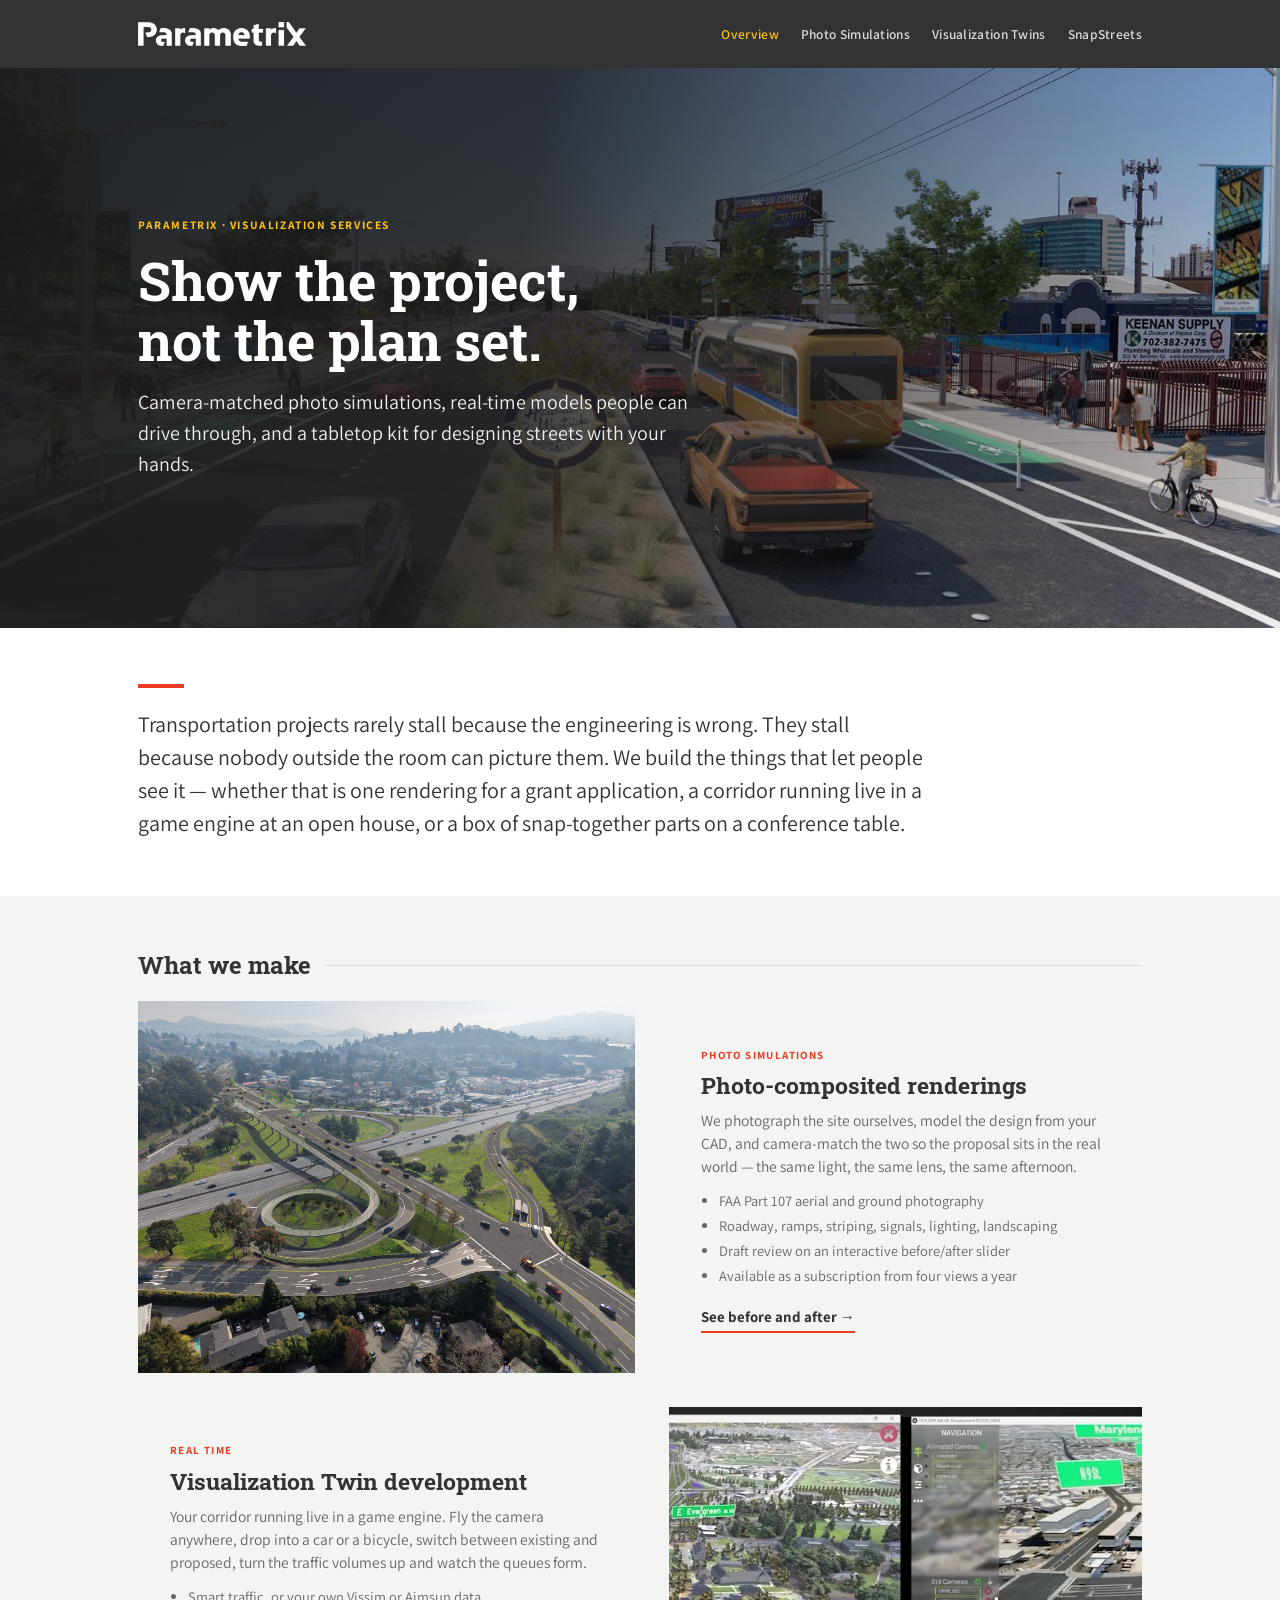
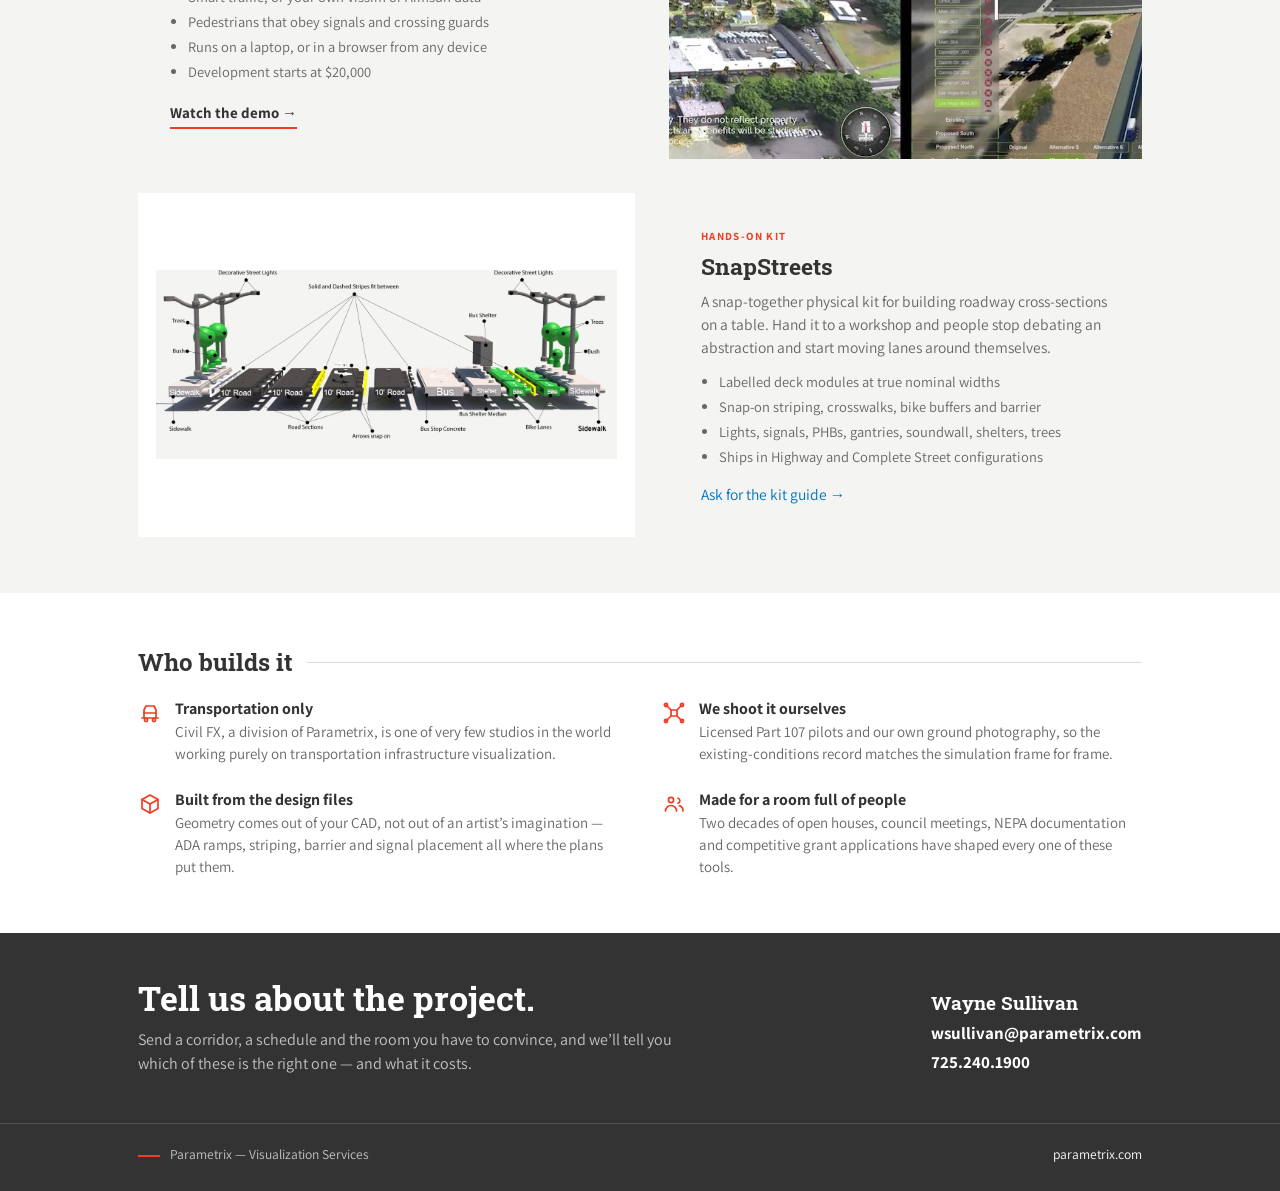
==== index.html @ 746e45aa "Initial commit" ====
<!doctype html>
<html lang="en">
<head>
<meta charset="utf-8">
<meta name="viewport" content="width=device-width, initial-scale=1">
<title>Visualization Services — Parametrix</title>
<meta name="description" content="Parametrix Visualization Services: camera-matched photo simulations, real-time Visualization Twin models, and the SnapStreets hands-on roadway kit.">
<link rel="icon" href="assets/img/favicon.svg" type="image/svg+xml">
<link rel="stylesheet" href="assets/css/site.css">
</head>
<body>
<a class="skip" href="#main">Skip to content</a>

<div class="topbar">
  <div class="wrap">
    <a href="./"><img src="assets/img/logo-white.png" alt="Parametrix"></a>
    <nav aria-label="Sections">
      <a href="./" aria-current="page">Overview</a>
      <a href="photo-simulations/">Photo Simulations</a>
      <a href="visualization-twin/">Visualization Twins</a>
      <a href="#snapstreets">SnapStreets</a>
    </nav>
  </div>
</div>

<div class="hero">
  <img class="hero-img" src="assets/img/ps-hero.jpg" alt="Photo-composited rendering of a rebuilt urban street with bike lanes, transit and street trees" style="--focus: 50% 62%;">
  <div class="hero-veil"></div>
  <div class="hero-body">
    <div class="wrap">
      <div class="hero-text">
        <span class="kicker">Parametrix &middot; Visualization Services</span>
        <h1>Show the project, not the plan set.</h1>
        <p>Camera-matched photo simulations, real-time models people can drive through, and a tabletop kit for designing streets with your hands.</p>
      </div>
    </div>
  </div>
</div>

<main id="main">

<section>
  <div class="wrap">
    <div class="redbar"></div>
    <p class="lede">Transportation projects rarely stall because the engineering is wrong. They stall because nobody outside the room can picture them. We build the things that let people see it &mdash; whether that is one rendering for a grant application, a corridor running live in a game engine at an open house, or a box of snap-together parts on a conference table.</p>
  </div>
</section>

<section class="surface">
  <div class="wrap">
    <div class="eyebrow"><h2>What we make</h2><div class="line"></div></div>
    <div class="cards">

      <article class="card">
        <div class="card-media">
          <img src="assets/img/sr131-after.jpg" alt="Photo simulation of proposed interchange improvements composited into an aerial photograph">
        </div>
        <div class="card-body">
          <span class="tag">Photo simulations</span>
          <h3>Photo-composited renderings</h3>
          <p>We photograph the site ourselves, model the design from your CAD, and camera-match the two so the proposal sits in the real world &mdash; the same light, the same lens, the same afternoon.</p>
          <ul>
            <li>FAA Part 107 aerial and ground photography</li>
            <li>Roadway, ramps, striping, signals, lighting, landscaping</li>
            <li>Draft review on an interactive before/after slider</li>
            <li>Available as a subscription from four views a year</li>
          </ul>
          <a class="card-cta" href="photo-simulations/">See before and after &rarr;</a>
        </div>
      </article>

      <article class="card">
        <div class="card-media">
          <img src="assets/img/twin-poster.jpg" alt="Two screens of an interactive visualization application showing camera menus and a rendered corridor">
        </div>
        <div class="card-body">
          <span class="tag">Real time</span>
          <h3>Visualization Twin development</h3>
          <p>Your corridor running live in a game engine. Fly the camera anywhere, drop into a car or a bicycle, switch between existing and proposed, turn the traffic volumes up and watch the queues form.</p>
          <ul>
            <li>Smart traffic, or your own Vissim or Aimsun data</li>
            <li>Pedestrians that obey signals and crossing guards</li>
            <li>Runs on a laptop, or in a browser from any device</li>
            <li>Development starts at $20,000</li>
          </ul>
          <a class="card-cta" href="visualization-twin/">Watch the demo &rarr;</a>
        </div>
      </article>

      <article class="card" id="snapstreets">
        <div class="card-media diagram">
          <img src="assets/img/snapstreets.jpg" alt="Exploded view of the SnapStreets kit showing labelled sidewalk, road, bus, shelter and bike lane modules">
        </div>
        <div class="card-body">
          <span class="tag">Hands-on kit</span>
          <h3>SnapStreets</h3>
          <p>A snap-together physical kit for building roadway cross-sections on a table. Hand it to a workshop and people stop debating an abstraction and start moving lanes around themselves.</p>
          <ul>
            <li>Labelled deck modules at true nominal widths</li>
            <li>Snap-on striping, crosswalks, bike buffers and barrier</li>
            <li>Lights, signals, PHBs, gantries, soundwall, shelters, trees</li>
            <li>Ships in Highway and Complete Street configurations</li>
          </ul>
          <p class="card-note"><a href="mailto:wsullivan@parametrix.com?subject=SnapStreets%20kit">Ask for the kit guide &rarr;</a></p>
        </div>
      </article>

    </div>
  </div>
</section>

<section>
  <div class="wrap">
    <div class="eyebrow"><h2>Who builds it</h2><div class="line"></div></div>
    <div class="grid2">

      <div class="feat">
        <svg width="24" height="24" viewBox="0 0 24 24" fill="none" stroke="#EE3D24" stroke-width="1.7" stroke-linecap="round" stroke-linejoin="round"><path d="M4 17h16M6 17V9l2-4h8l2 4v8"></path><circle cx="8" cy="19" r="1.6"></circle><circle cx="16" cy="19" r="1.6"></circle><path d="M6 12h12"></path></svg>
        <div>
          <h3>Transportation only</h3>
          <p>Civil FX, a division of Parametrix, is one of very few studios in the world working purely on transportation infrastructure visualization.</p>
        </div>
      </div>

      <div class="feat">
        <svg width="24" height="24" viewBox="0 0 24 24" fill="none" stroke="#EE3D24" stroke-width="1.7" stroke-linecap="round" stroke-linejoin="round"><path d="M4 4l5 5M20 4l-5 5M4 20l5-5M20 20l-5-5"></path><rect x="9" y="9" width="6" height="6" rx="1"></rect><circle cx="4" cy="4" r="1.6"></circle><circle cx="20" cy="4" r="1.6"></circle><circle cx="4" cy="20" r="1.6"></circle><circle cx="20" cy="20" r="1.6"></circle></svg>
        <div>
          <h3>We shoot it ourselves</h3>
          <p>Licensed Part 107 pilots and our own ground photography, so the existing-conditions record matches the simulation frame for frame.</p>
        </div>
      </div>

      <div class="feat">
        <svg width="24" height="24" viewBox="0 0 24 24" fill="none" stroke="#EE3D24" stroke-width="1.7" stroke-linecap="round" stroke-linejoin="round"><path d="M12 3l8 4.5v9L12 21l-8-4.5v-9L12 3z"></path><path d="M12 12l8-4.5M12 12v9M12 12L4 7.5"></path></svg>
        <div>
          <h3>Built from the design files</h3>
          <p>Geometry comes out of your CAD, not out of an artist&rsquo;s imagination &mdash; ADA ramps, striping, barrier and signal placement all where the plans put them.</p>
        </div>
      </div>

      <div class="feat">
        <svg width="24" height="24" viewBox="0 0 24 24" fill="none" stroke="#EE3D24" stroke-width="1.7" stroke-linecap="round" stroke-linejoin="round"><circle cx="9" cy="8" r="2.6"></circle><path d="M3.5 19a5.5 5.5 0 0111 0"></path><path d="M16 6.2a2.6 2.6 0 010 5"></path><path d="M17.5 13.6A5.5 5.5 0 0121 19"></path></svg>
        <div>
          <h3>Made for a room full of people</h3>
          <p>Two decades of open houses, council meetings, NEPA documentation and competitive grant applications have shaped every one of these tools.</p>
        </div>
      </div>

    </div>
  </div>
</section>

</main>

<div class="cta">
  <div class="wrap">
    <div>
      <h2>Tell us about the project.</h2>
      <p>Send a corridor, a schedule and the room you have to convince, and we&rsquo;ll tell you which of these is the right one &mdash; and what it costs.</p>
    </div>
    <div class="contact">
      <div class="name">Wayne Sullivan</div>
      <div><a href="mailto:wsullivan@parametrix.com">wsullivan@parametrix.com</a></div>
      <div><a href="tel:+17252401900">725.240.1900</a></div>
    </div>
  </div>
</div>

<footer>
  <div class="wrap">
    <span><span class="dash"></span>Parametrix &mdash; Visualization Services</span>
    <span><a href="https://www.parametrix.com">parametrix.com</a></span>
  </div>
</footer>

</body>
</html>
---- assets/css/site.css ----
@import url('https://fonts.googleapis.com/css2?family=Roboto+Slab:wght@400;600;700&family=Assistant:wght@400;600;700&display=swap');

:root {
  --ink: #333333;
  --ink-soft: #676768;
  --paper: #FFFFFF;
  --surface: #F4F4F3;
  --rule: #DBDDDC;
  --red: #EE3D24;
  --yellow: #FCC214;
  --link: #0073BB;
  --band: #333333;
  --band-soft: #C4C4C4;
}
:root:not([data-theme="light"]) { color-scheme: light; }
@media (prefers-color-scheme: dark) {
  :root:not([data-theme="light"]) {
    color-scheme: dark;
    --ink: #F0F0EF; --ink-soft: #B3B4B5;
    --paper: #1B1B1B; --surface: #242424; --rule: #3A3A3A; --link: #57ABE4;
    --band: #111111; --band-soft: #B3B4B5;
  }
}
:root[data-theme="dark"] {
  color-scheme: dark;
  --ink: #F0F0EF; --ink-soft: #B3B4B5;
  --paper: #1B1B1B; --surface: #242424; --rule: #3A3A3A; --link: #57ABE4;
  --band: #111111; --band-soft: #B3B4B5;
}

* { box-sizing: border-box; }
body {
  margin: 0; background: var(--paper); color: var(--ink);
  font-family: Assistant, "Segoe UI", "Helvetica Neue", Arial, sans-serif;
  font-size: 17px; line-height: 1.55; -webkit-font-smoothing: antialiased;
}
h1, h2, h3 { font-family: "Roboto Slab", Georgia, "Times New Roman", serif; font-weight: 700; margin: 0; line-height: 1.12; text-wrap: balance; }
p { margin: 0; }
img, video { max-width: 100%; }
a { color: var(--link); text-decoration: none; }
a:hover { color: var(--red); text-decoration: underline; }
::selection { background: var(--red); color: #fff; }
:focus-visible { outline: 3px solid var(--link); outline-offset: 2px; }

.wrap { max-width: 1060px; margin: 0 auto; padding: 0 28px; }
.skip { position: absolute; left: -9999px; }
.skip:focus { left: 8px; top: 8px; z-index: 20; background: #fff; color: #333; padding: 10px 14px; }

/* header */
.topbar { background: var(--band); }
.topbar .wrap { display: flex; flex-wrap: wrap; align-items: center; justify-content: space-between; gap: 10px 24px; min-height: 68px; padding-top: 12px; padding-bottom: 12px; }
.topbar img { width: 168px; height: auto; display: block; }
.topbar nav { display: flex; flex-wrap: wrap; gap: 6px 22px; }
.topbar nav a { color: #DCDCDC; font-size: 13.5px; font-weight: 600; letter-spacing: 0.3px; }
.topbar nav a:hover { color: #fff; text-decoration: none; }
.topbar nav a[aria-current="page"] { color: var(--yellow); }

/* hero */
.hero { position: relative; background: #333; }
.hero-img { display: block; width: 100%; height: clamp(340px, 52vw, 560px); object-fit: cover; object-position: var(--focus, 50% 58%); }
.hero-veil { position: absolute; inset: 0; background: linear-gradient(100deg, rgba(28,28,28,0.94) 0%, rgba(28,28,28,0.86) 40%, rgba(28,28,28,0.36) 74%, rgba(28,28,28,0.06) 100%); }
.hero-body { position: absolute; inset: 0; display: flex; align-items: center; }
.hero-body .wrap { width: 100%; }
.hero-text { max-width: 640px; display: flex; flex-direction: column; gap: 16px; }
.hero .kicker { font-size: 11.5px; font-weight: 700; letter-spacing: 1.6px; text-transform: uppercase; color: var(--yellow); }
.hero h1 { font-size: clamp(32px, 5.2vw, 54px); color: #fff; }
.hero p { font-size: clamp(16px, 2vw, 20px); color: #EDEDED; max-width: 560px; }

/* sections */
section { padding: 56px 0; }
.surface { background: var(--surface); }
.lede { font-size: clamp(18px, 2.2vw, 22px); line-height: 1.5; max-width: 790px; }
.lede strong { font-weight: 700; }
.eyebrow { display: flex; align-items: center; gap: 14px; margin-bottom: 22px; }
.eyebrow h2 { font-size: 24px; }
.eyebrow .line { flex: 1 1 auto; height: 1px; background: var(--rule); }
.redbar { width: 46px; height: 4px; background: var(--red); margin-bottom: 20px; }

/* service cards (landing) */
.cards { display: flex; flex-direction: column; gap: 34px; }
.card { display: grid; grid-template-columns: 1.05fr 1fr; gap: 0 34px; align-items: center; background: var(--surface); }
.card:nth-child(even) .card-media { order: 2; }
.card-media { align-self: stretch; }
.card-media img { display: block; width: 100%; height: 100%; min-height: 240px; object-fit: cover; }
.card-media.diagram { display: flex; align-items: center; background: var(--paper); }
.card-media.diagram img { object-fit: contain; min-height: 0; height: auto; padding: 18px; }
.card-body { padding: 28px 32px 30px; }
.card-body .tag { font-size: 11px; font-weight: 700; letter-spacing: 1.4px; text-transform: uppercase; color: var(--red); }
.card-body h3 { font-size: 23px; margin: 7px 0 10px; }
.card-body p { font-size: 15.5px; color: var(--ink-soft); line-height: 1.5; }
.card-body ul { margin: 12px 0 0; padding-left: 18px; font-size: 14.5px; color: var(--ink-soft); line-height: 1.5; }
.card-body li { margin-bottom: 3px; }
.card-cta { display: inline-flex; align-items: center; gap: 8px; margin-top: 16px; font-weight: 700; font-size: 15px; color: var(--ink); border-bottom: 2px solid var(--red); padding-bottom: 2px; }
.card-cta:hover { color: var(--red); text-decoration: none; }
.card-note { margin-top: 16px; font-size: 14.5px; }

/* video */
.player { background: #000; }
.player video { display: block; width: 100%; height: auto; }
.caption { margin-top: 10px; font-size: 14.5px; color: var(--ink-soft); max-width: 790px; line-height: 1.45; }

/* comparison slider */
.sample { margin-bottom: 44px; }
.sample:last-child { margin-bottom: 0; }
.sample-head { display: flex; flex-wrap: wrap; align-items: baseline; gap: 6px 14px; margin-bottom: 12px; }
.sample-head h3 { font-size: 19px; }
.sample-head .meta { font-size: 14.5px; color: var(--ink-soft); }
.sample-note { margin-top: 10px; font-size: 14.5px; color: var(--ink-soft); max-width: 790px; line-height: 1.45; }
.cmp { position: relative; overflow: hidden; background: var(--surface); touch-action: pan-y; user-select: none; }
.cmp img { display: block; width: 100%; height: auto; }
.cmp-top { position: absolute; inset: 0; overflow: hidden; clip-path: inset(0 calc(100% - var(--pos, 50%)) 0 0); }
.cmp-top img { position: absolute; inset: 0; width: 100%; height: 100%; object-fit: cover; }
.cmp-tag { position: absolute; top: 0; font-size: 11px; font-weight: 700; letter-spacing: 1.2px; padding: 6px 10px; color: #fff; z-index: 3; }
.cmp-tag.a { left: 0; background: #333333; }
.cmp-tag.b { right: 0; background: var(--red); }
.cmp-divider { position: absolute; top: 0; bottom: 0; left: var(--pos, 50%); width: 2px; background: #fff; box-shadow: 0 0 0 1px rgba(0,0,0,0.25); z-index: 4; pointer-events: none; }
.cmp-knob { position: absolute; top: 50%; left: var(--pos, 50%); transform: translate(-50%, -50%); width: 44px; height: 44px; border-radius: 50%; background: #fff; box-shadow: 0 2px 10px rgba(0,0,0,0.35); display: flex; align-items: center; justify-content: center; z-index: 5; pointer-events: none; }
.cmp-range { position: absolute; inset: 0; width: 100%; height: 100%; margin: 0; opacity: 0; cursor: ew-resize; z-index: 6; -webkit-appearance: none; appearance: none; background: transparent; }
.cmp-range::-webkit-slider-thumb { -webkit-appearance: none; width: 44px; height: 100%; }
.cmp-range::-moz-range-thumb { width: 44px; height: 100%; border: 0; background: transparent; }
.cmp-range:focus-visible { opacity: 1; outline: 3px solid var(--link); outline-offset: 2px; }

/* screenshots */
.shots { display: grid; grid-template-columns: repeat(2, minmax(0, 1fr)); gap: 22px; }
.shot figure { margin: 0; }
.shot img { display: block; width: 100%; height: auto; background: #000; }
.shot figcaption { margin-top: 9px; font-size: 14.5px; color: var(--ink-soft); line-height: 1.45; }
.shot figcaption b { color: var(--ink); font-weight: 700; }
.shot-wide { grid-column: 1 / -1; }

/* features */
.grid2 { display: grid; grid-template-columns: repeat(2, minmax(0, 1fr)); gap: 24px 44px; }
.feat { display: flex; gap: 13px; align-items: flex-start; }
.feat svg { flex: 0 0 auto; margin-top: 3px; }
.feat h3 { font-family: Assistant, "Segoe UI", sans-serif; font-size: 16px; font-weight: 700; line-height: 1.35; margin-bottom: 2px; }
.feat p { font-size: 15px; color: var(--ink-soft); line-height: 1.45; }

/* steps */
.steps { display: grid; grid-template-columns: repeat(auto-fit, minmax(200px, 1fr)); gap: 22px; }
.step { border-top: 3px solid var(--rule); padding-top: 14px; }
.step .n { font-family: "Roboto Slab", Georgia, serif; font-size: 13px; font-weight: 700; color: var(--red); letter-spacing: 1px; }
.step h3 { font-family: Assistant, "Segoe UI", sans-serif; font-size: 16px; font-weight: 700; margin: 4px 0 4px; }
.step p { font-size: 15px; color: var(--ink-soft); line-height: 1.45; }

/* traffic explainer */
.fig { margin: 0 0 30px; }
.fig svg { display: block; width: 100%; height: auto; color: var(--ink); }
.fig figcaption { margin-top: 10px; font-size: 14px; color: var(--ink-soft); line-height: 1.45; }
.figscroll { overflow-x: auto; }
.figscroll > svg { min-width: 820px; }
.rules { display: grid; grid-template-columns: repeat(2, minmax(0, 1fr)); gap: 24px 44px; }
.rule h3 { font-family: Assistant, "Segoe UI", sans-serif; font-size: 16px; font-weight: 700; margin-bottom: 4px; }
.rule h3 span { color: var(--red); font-family: "Roboto Slab", Georgia, serif; font-size: 13px; margin-right: 7px; }
.rule p { font-size: 15px; color: var(--ink-soft); line-height: 1.5; }
.closer { margin-top: 28px; padding-top: 18px; border-top: 1px solid var(--rule); font-size: 15.5px; line-height: 1.5; }

/* delivery + price */
.split { display: grid; grid-template-columns: 1.35fr 1fr; gap: 40px; align-items: start; }
.price { border-top: 3px solid var(--red); background: var(--paper); padding: 22px 24px 24px; }
.price .amt { font-family: "Roboto Slab", Georgia, serif; font-size: 38px; font-weight: 700; line-height: 1.05; }
.price .amt span { font-family: Assistant, sans-serif; font-size: 15px; font-weight: 600; color: var(--ink-soft); }
.price p { font-size: 14.5px; color: var(--ink-soft); margin-top: 10px; line-height: 1.45; }
.fine { font-size: 14px; color: var(--ink-soft); margin-top: 18px; line-height: 1.45; }

/* plans table (photo sim) */
.plans { display: grid; grid-template-columns: repeat(4, minmax(0, 1fr)); gap: 14px; }
.plan { border-top: 3px solid var(--ink-soft); background: var(--surface); padding: 14px 16px 18px; }
.plan.lead { border-top-color: var(--red); }
.plan .name { font-size: 11px; font-weight: 700; letter-spacing: 1px; text-transform: uppercase; color: var(--ink-soft); }
.plan.lead .name { color: var(--red); }
.plan .amt { font-family: "Roboto Slab", Georgia, serif; font-size: 24px; font-weight: 700; margin: 6px 0 2px; }
.plan .amt span { font-family: Assistant, sans-serif; font-size: 12px; font-weight: 600; color: var(--ink-soft); }
.plan .views { font-size: 13.5px; font-weight: 700; }
.plan p { font-size: 13px; color: var(--ink-soft); line-height: 1.4; margin-top: 4px; }

/* cta + footer */
.cta { background: var(--band); }
.cta .wrap { padding-top: 46px; padding-bottom: 46px; display: flex; flex-wrap: wrap; gap: 28px; align-items: flex-end; justify-content: space-between; }
.cta h2 { font-size: clamp(24px, 3.4vw, 34px); color: #fff; max-width: 580px; }
.cta p { color: var(--band-soft); font-size: 16px; margin-top: 10px; max-width: 540px; }
.cta a { color: #fff; font-weight: 700; }
.cta a:hover { color: var(--yellow); }
.contact { font-size: 17px; line-height: 1.7; }
.contact .name { font-family: "Roboto Slab", Georgia, serif; font-weight: 700; color: #fff; font-size: 19px; }

footer { background: var(--band); border-top: 1px solid rgba(255,255,255,0.14); }
footer .wrap { display: flex; flex-wrap: wrap; gap: 12px 24px; align-items: center; justify-content: space-between; padding-top: 20px; padding-bottom: 26px; font-size: 13.5px; color: var(--band-soft); }
footer .dash { display: inline-block; width: 22px; height: 2px; background: var(--red); vertical-align: middle; margin-right: 10px; }
footer a { color: #fff; }

@media (max-width: 860px) {
  .plans { grid-template-columns: repeat(2, minmax(0, 1fr)); }
}
@media (max-width: 720px) {
  body { font-size: 16px; }
  section { padding: 40px 0; }
  .grid2, .shots, .split, .rules { grid-template-columns: 1fr; }
  .card { grid-template-columns: 1fr; }
  .card:nth-child(even) .card-media { order: 0; }
  .card-media img { min-height: 190px; }
  .card-body { padding: 22px 22px 26px; }
}
@media (max-width: 520px) {
  .plans { grid-template-columns: 1fr; }
}
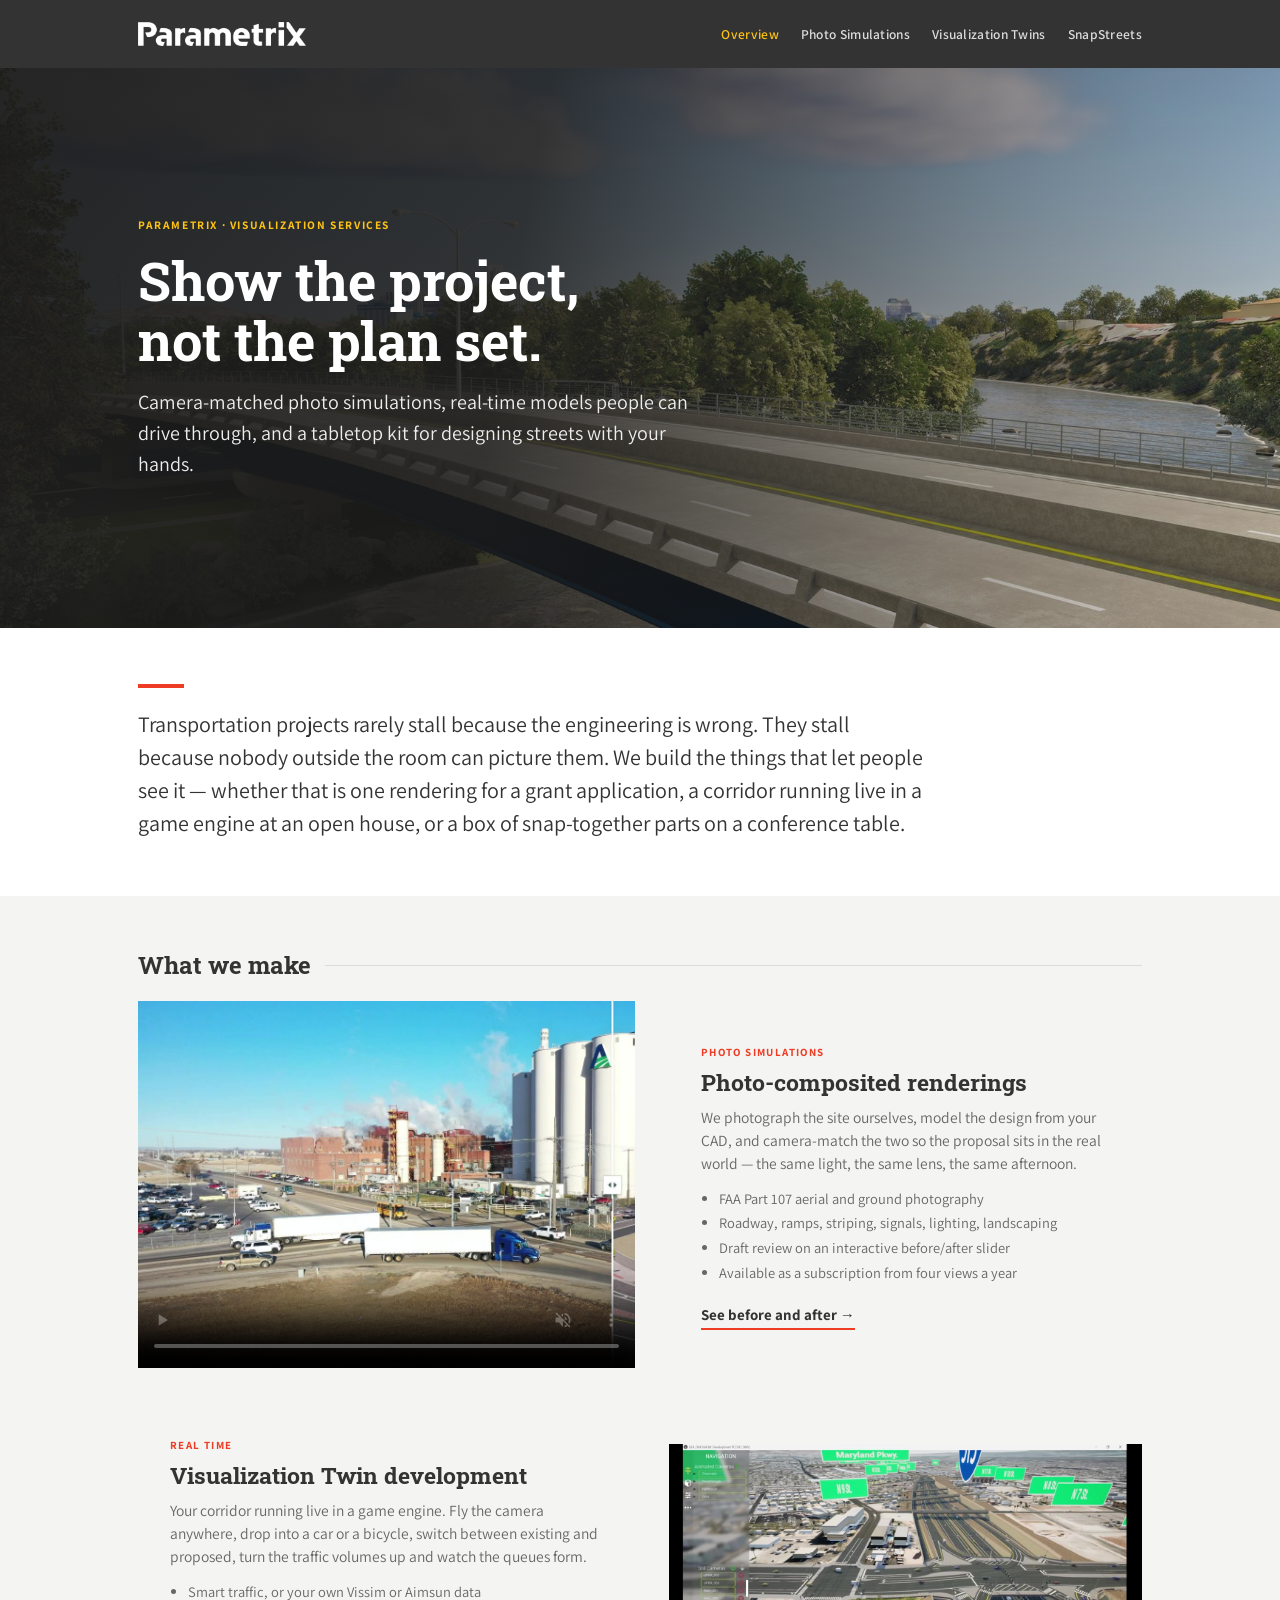
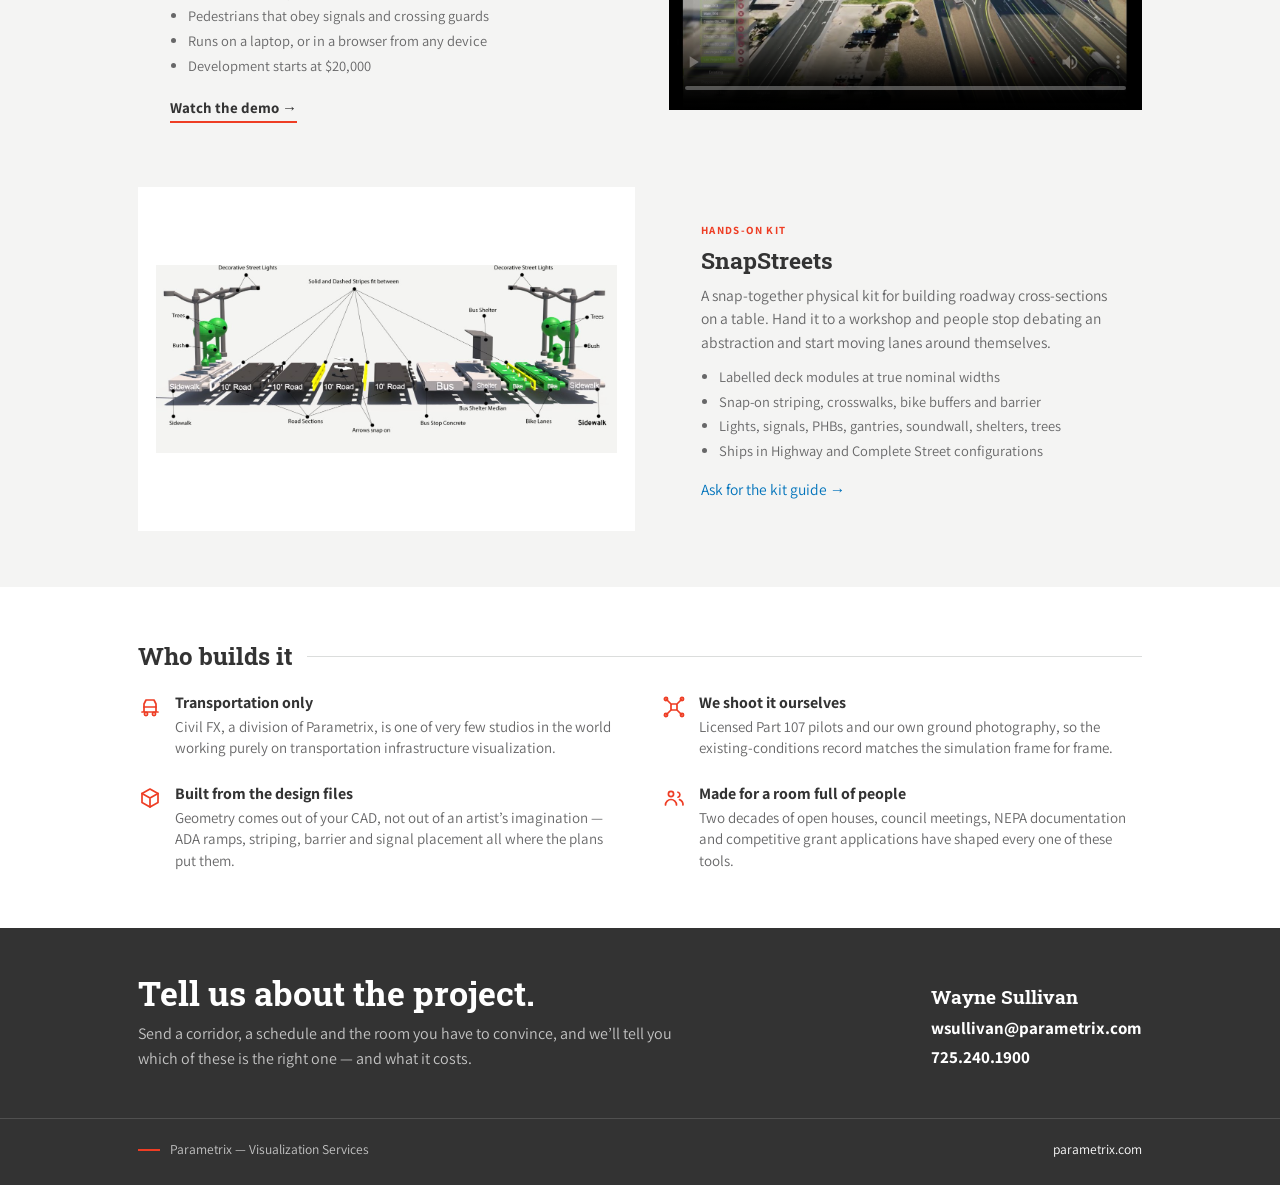
==== commit dc172ffa: "revised overview page revised overview page" ====
--- a/index.html
+++ b/index.html
@@ -24,7 +24,7 @@
 </div>
 
 <div class="hero">
-  <img class="hero-img" src="assets/img/ps-hero.jpg" alt="Photo-composited rendering of a rebuilt urban street with bike lanes, transit and street trees" style="--focus: 50% 62%;">
+  <img class="hero-img" src="assets/img/hero-bridge.jpg" alt="Rendering of a new road bridge curving over a river, with a city skyline beyond" style="--focus: 50% 42%;">
   <div class="hero-veil"></div>
   <div class="hero-body">
     <div class="wrap">
@@ -52,8 +52,10 @@
     <div class="cards">
 
       <article class="card">
-        <div class="card-media">
-          <img src="assets/img/sr131-after.jpg" alt="Photo simulation of proposed interchange improvements composited into an aerial photograph">
+        <div class="card-media video">
+          <video src="assets/video/karcher-slider.mp4" poster="assets/img/karcher-poster.jpg"
+                 autoplay muted loop playsinline controls preload="metadata"
+                 aria-label="A before/after slider being dragged across a roundabout photo simulation, revealing the proposed design over the existing intersection"></video>
         </div>
         <div class="card-body">
           <span class="tag">Photo simulations</span>
@@ -70,8 +72,10 @@
       </article>
 
       <article class="card">
-        <div class="card-media">
-          <img src="assets/img/twin-poster.jpg" alt="Two screens of an interactive visualization application showing camera menus and a rendered corridor">
+        <div class="card-media video">
+          <video src="assets/video/twin-system.mp4" poster="assets/img/twin-system-poster.jpg"
+                 controls playsinline preload="metadata"
+                 aria-label="Walkthrough of the Visualization Twin application: camera menus, existing and proposed switching, traffic controls and ground-level views"></video>
         </div>
         <div class="card-body">
           <span class="tag">Real time</span>
@@ -173,5 +177,19 @@
   </div>
 </footer>
 
+<script>
+(function () {
+  try {
+    if (window.matchMedia && window.matchMedia('(prefers-reduced-motion: reduce)').matches) {
+      document.querySelectorAll('video[autoplay]').forEach(function (v) {
+        v.removeAttribute('autoplay');
+        v.autoplay = false;
+        v.pause();
+      });
+    }
+  } catch (e) {}
+})();
+</script>
+
 </body>
 </html>
--- a/assets/css/site.css
+++ b/assets/css/site.css
@@ -83,6 +83,8 @@
 .card-media { align-self: stretch; }
 .card-media img { display: block; width: 100%; height: 100%; min-height: 240px; object-fit: cover; }
 .card-media.diagram { display: flex; align-items: center; background: var(--paper); }
+.card-media.video { align-self: center; display: flex; align-items: center; background: transparent; }
+.card-media.video video { display: block; width: 100%; height: auto; }
 .card-media.diagram img { object-fit: contain; min-height: 0; height: auto; padding: 18px; }
 .card-body { padding: 28px 32px 30px; }
 .card-body .tag { font-size: 11px; font-weight: 700; letter-spacing: 1.4px; text-transform: uppercase; color: var(--red); }
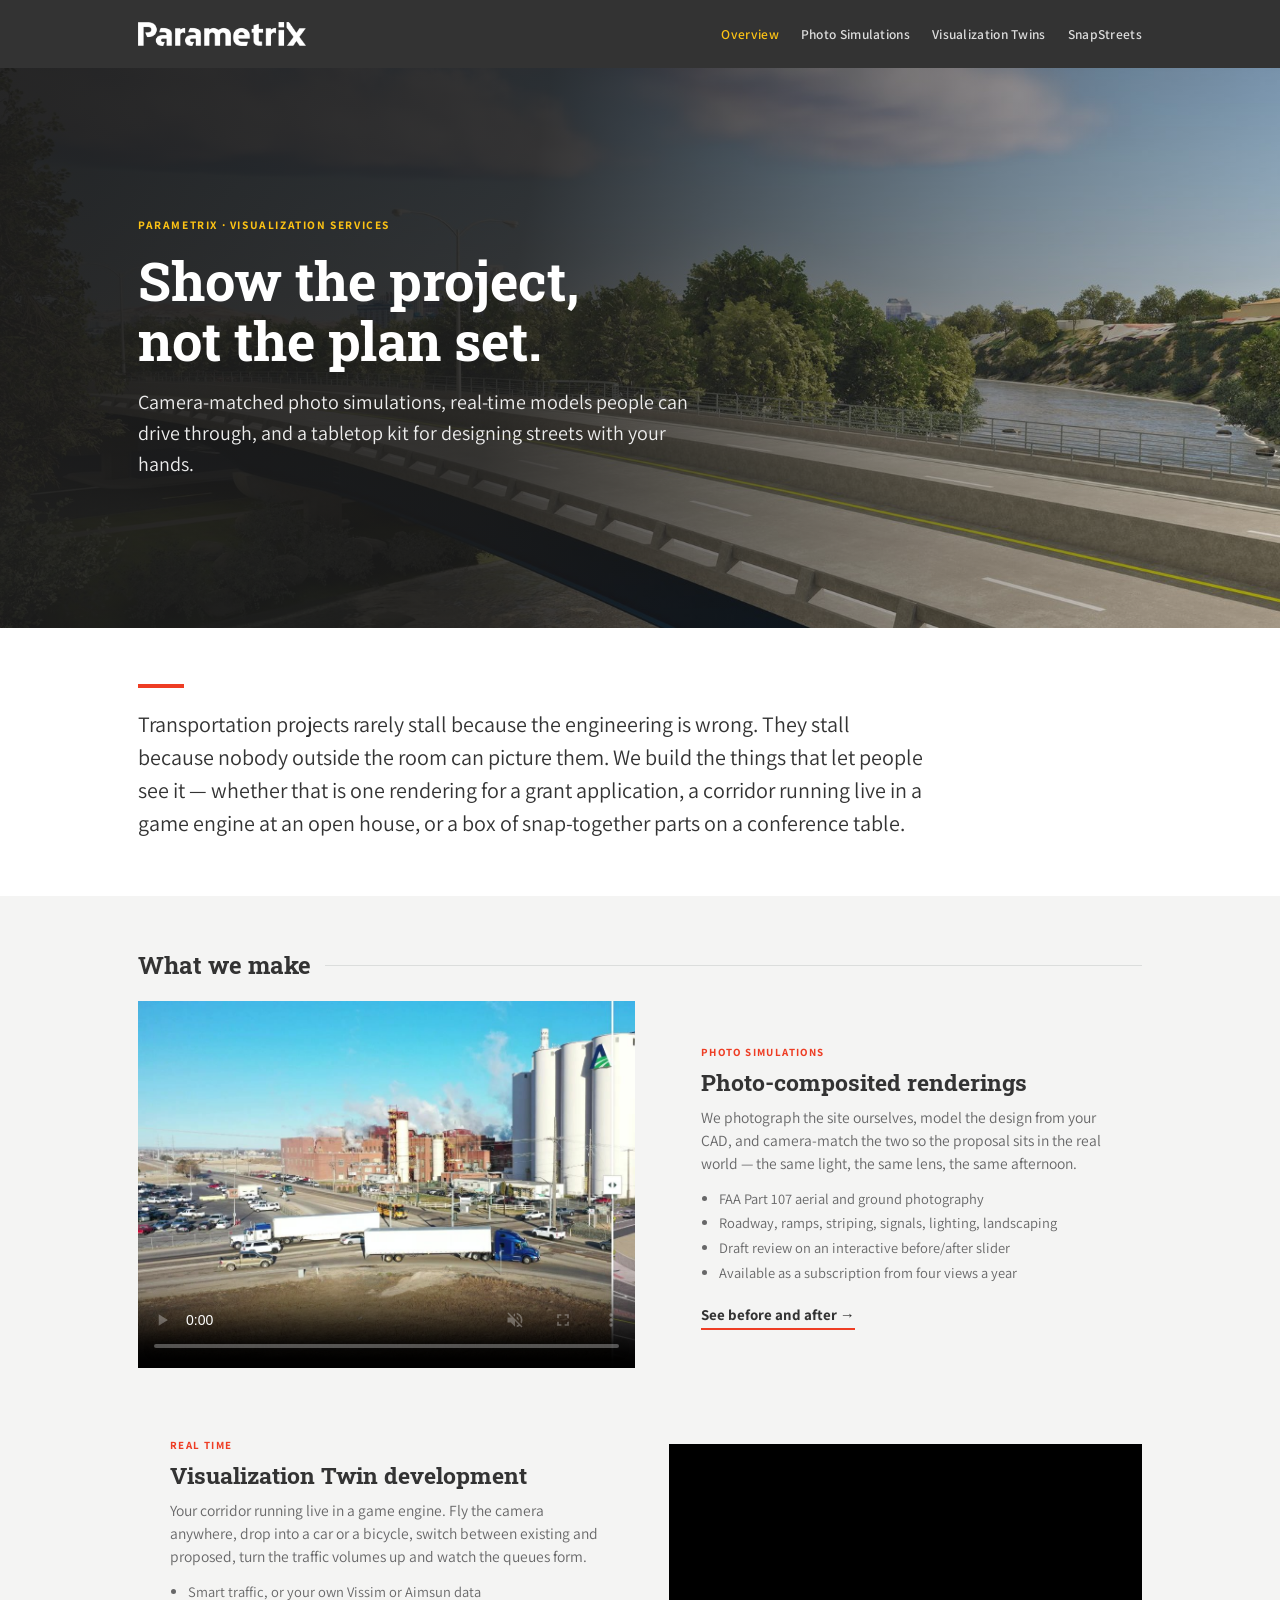
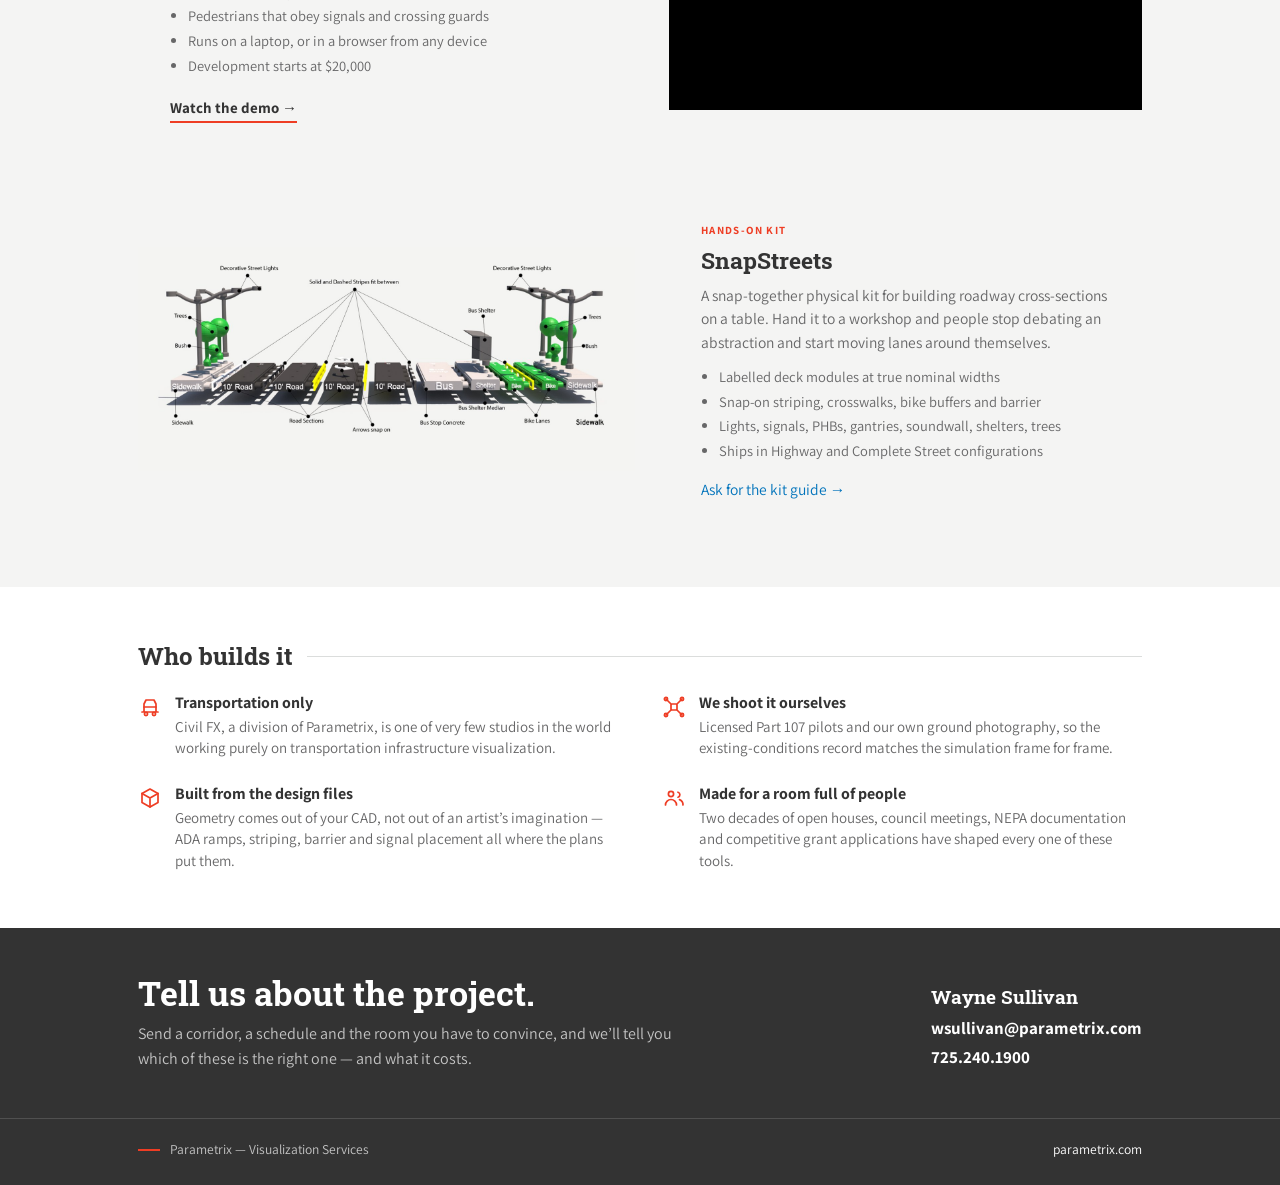
==== commit 1f044f76: "change video player to youtube" ====
--- a/index.html
+++ b/index.html
@@ -72,10 +72,12 @@
       </article>
 
       <article class="card">
-        <div class="card-media video">
-          <video src="assets/video/twin-system.mp4" poster="assets/img/twin-system-poster.jpg"
-                 controls playsinline preload="metadata"
-                 aria-label="Walkthrough of the Visualization Twin application: camera menus, existing and proposed switching, traffic controls and ground-level views"></video>
+        <div class="card-media embed">
+          <iframe src="https://www.youtube-nocookie.com/embed/djlqc5DDcw0?rel=0"
+                  title="Parametrix Visualization Twin — application demo"
+                  loading="lazy" referrerpolicy="strict-origin-when-cross-origin"
+                  allow="accelerometer; autoplay; clipboard-write; encrypted-media; gyroscope; picture-in-picture; web-share"
+                  allowfullscreen></iframe>
         </div>
         <div class="card-body">
           <span class="tag">Real time</span>
--- a/assets/css/site.css
+++ b/assets/css/site.css
@@ -82,10 +82,12 @@
 .card:nth-child(even) .card-media { order: 2; }
 .card-media { align-self: stretch; }
 .card-media img { display: block; width: 100%; height: 100%; min-height: 240px; object-fit: cover; }
-.card-media.diagram { display: flex; align-items: center; background: var(--paper); }
+.card-media.diagram { align-self: center; display: flex; align-items: center; background: #F4F4F3; }
 .card-media.video { align-self: center; display: flex; align-items: center; background: transparent; }
+.card-media.embed { align-self: center; background: #000; }
+.card-media.embed iframe { display: block; width: 100%; aspect-ratio: 16 / 9; border: 0; }
 .card-media.video video { display: block; width: 100%; height: auto; }
-.card-media.diagram img { object-fit: contain; min-height: 0; height: auto; padding: 18px; }
+.card-media.diagram img { object-fit: contain; min-height: 0; height: auto; padding: 0; }
 .card-body { padding: 28px 32px 30px; }
 .card-body .tag { font-size: 11px; font-weight: 700; letter-spacing: 1.4px; text-transform: uppercase; color: var(--red); }
 .card-body h3 { font-size: 23px; margin: 7px 0 10px; }
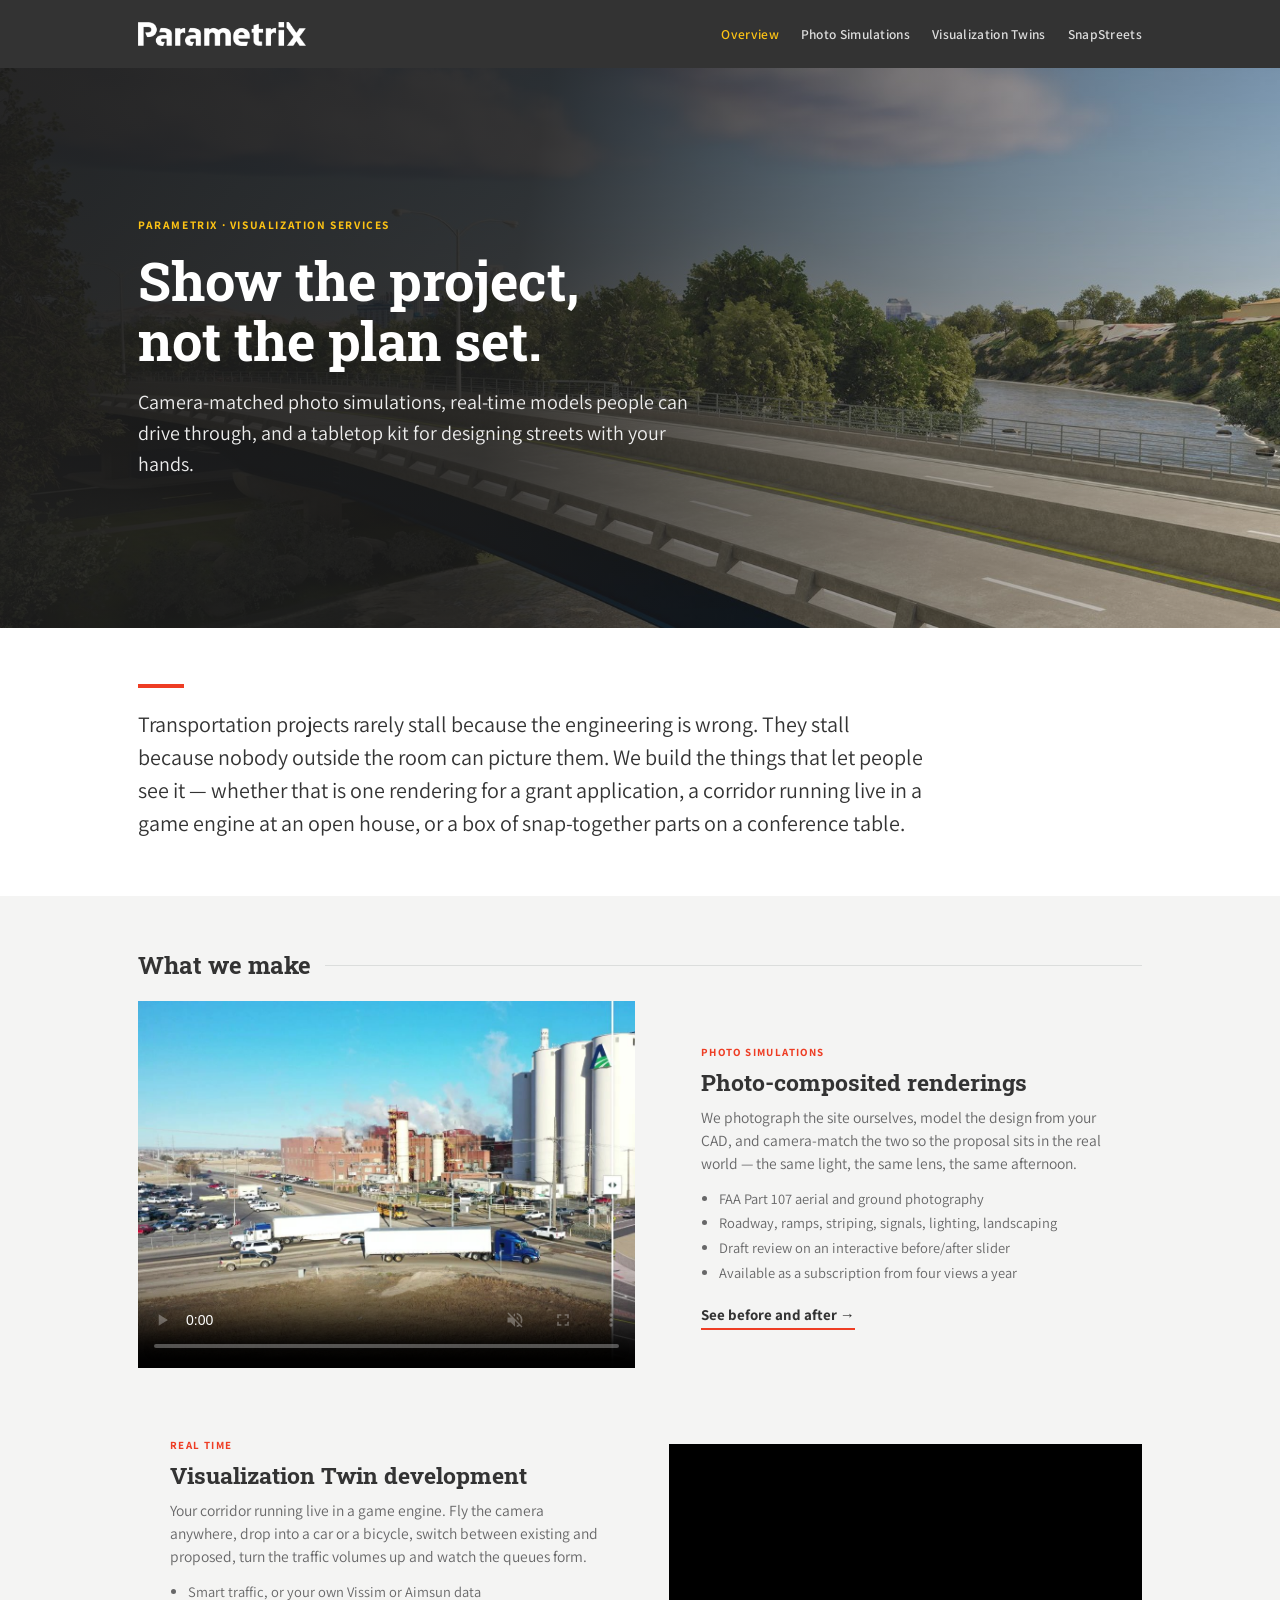
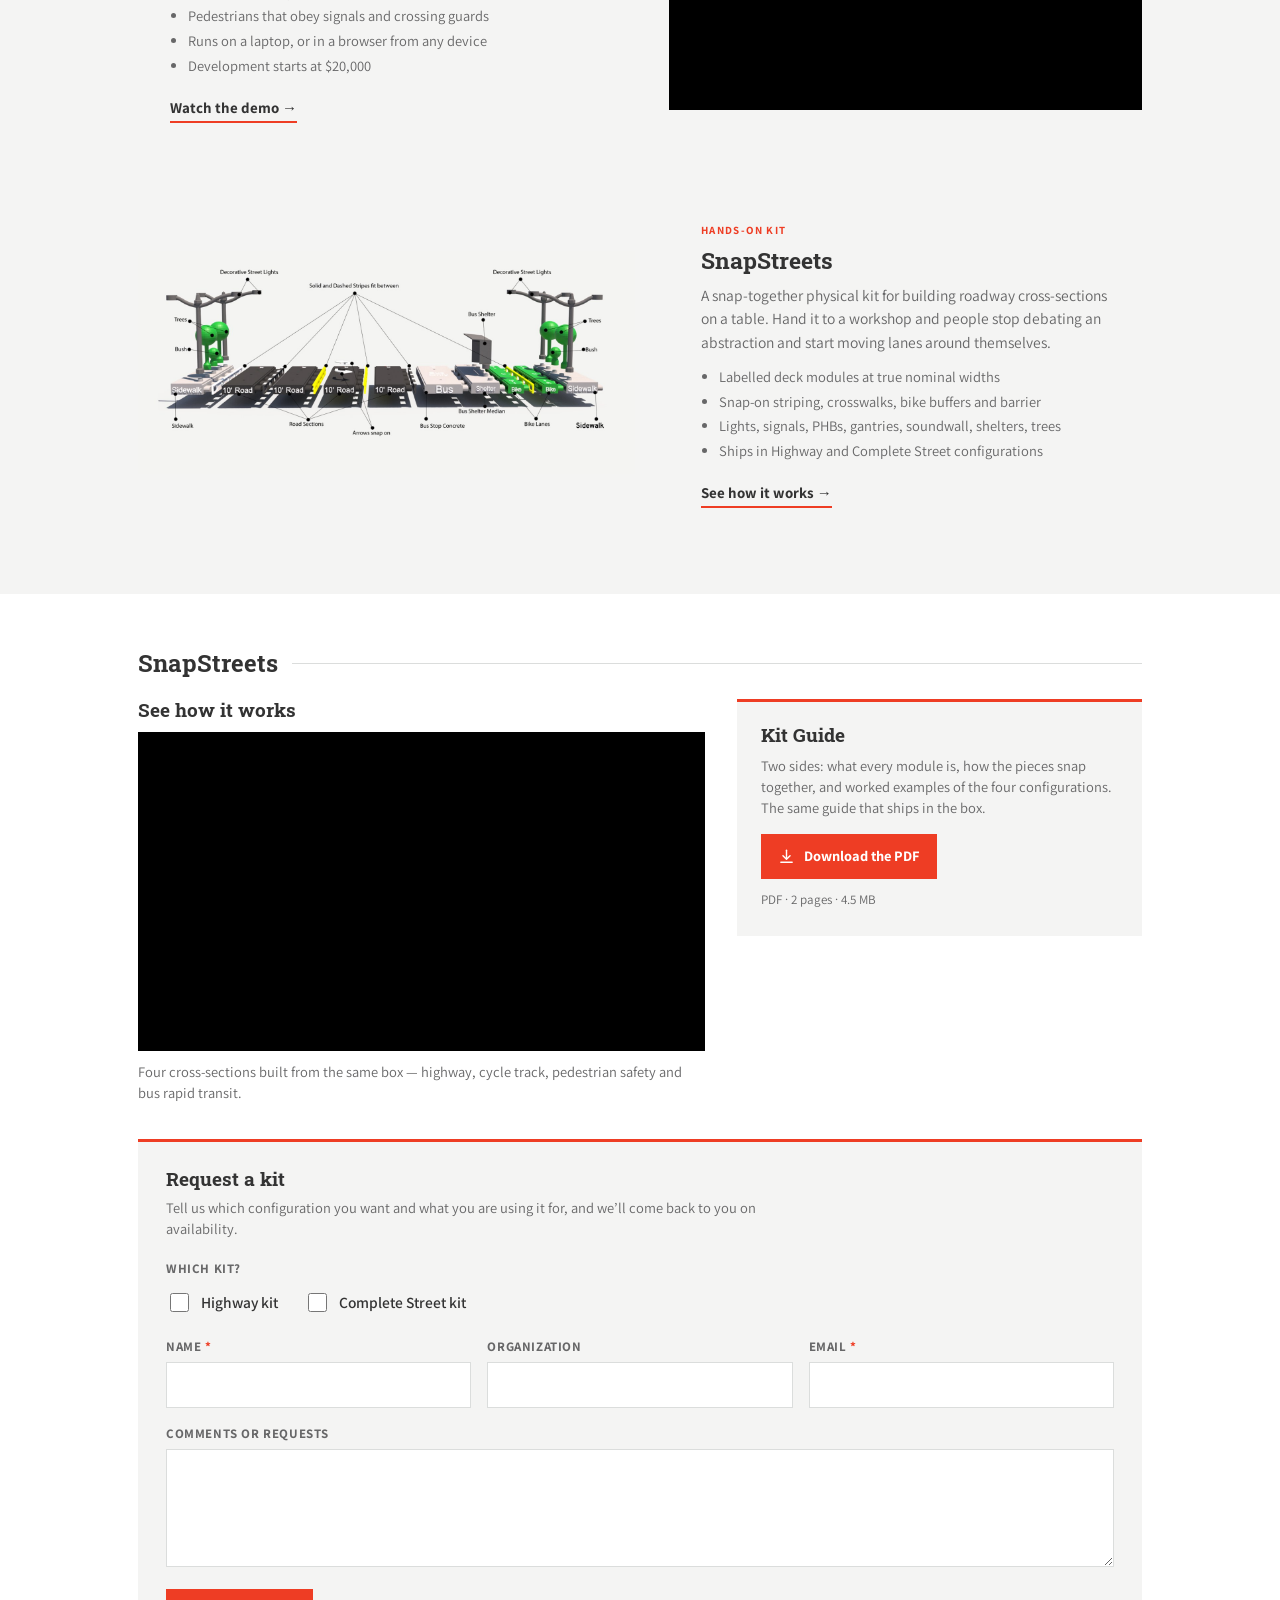
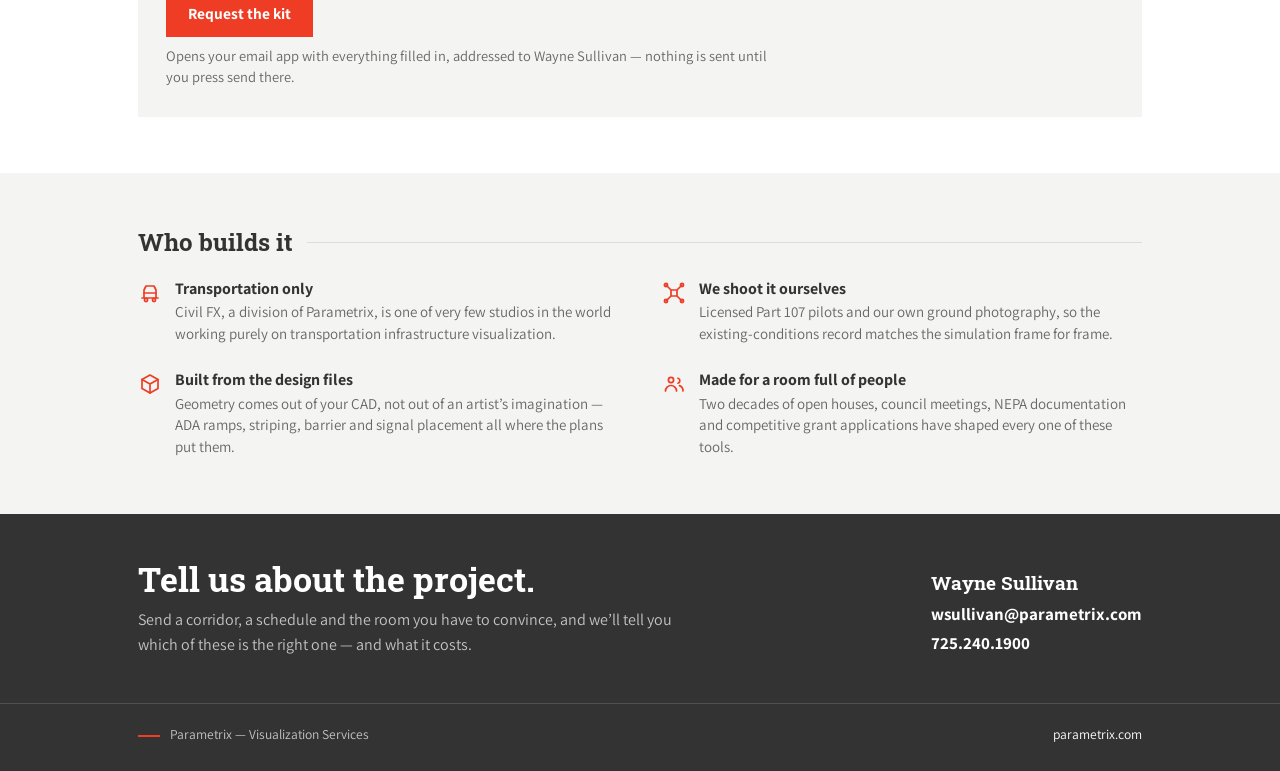
==== commit 831718dd: "Snapstreet updates" ====
--- a/index.html
+++ b/index.html
@@ -93,7 +93,7 @@
         </div>
       </article>
 
-      <article class="card" id="snapstreets">
+      <article class="card">
         <div class="card-media diagram">
           <img src="assets/img/snapstreets.jpg" alt="Exploded view of the SnapStreets kit showing labelled sidewalk, road, bus, shelter and bike lane modules">
         </div>
@@ -107,7 +107,7 @@
             <li>Lights, signals, PHBs, gantries, soundwall, shelters, trees</li>
             <li>Ships in Highway and Complete Street configurations</li>
           </ul>
-          <p class="card-note"><a href="mailto:wsullivan@parametrix.com?subject=SnapStreets%20kit">Ask for the kit guide &rarr;</a></p>
+          <a class="card-cta" href="#snapstreets">See how it works &rarr;</a>
         </div>
       </article>
 
@@ -115,7 +115,61 @@
   </div>
 </section>
 
-<section>
+
+<section id="snapstreets">
+  <div class="wrap">
+    <div class="eyebrow"><h2>SnapStreets</h2><div class="line"></div></div>
+
+    <div class="snap-top">
+      <div>
+        <h3 class="snap-h">See how it works</h3>
+        <div class="embed-frame">
+          <iframe src="https://www.youtube-nocookie.com/embed/HBAo1fZbss8?rel=0"
+                  title="SnapStreets demonstration — building roadway cross-sections from the kit"
+                  loading="lazy" referrerpolicy="strict-origin-when-cross-origin"
+                  allow="accelerometer; autoplay; clipboard-write; encrypted-media; gyroscope; picture-in-picture; web-share"
+                  allowfullscreen></iframe>
+        </div>
+        <p class="caption">Four cross-sections built from the same box &mdash; highway, cycle track, pedestrian safety and bus rapid transit.</p>
+      </div>
+
+      <aside class="panel">
+        <h3>Kit Guide</h3>
+        <p>Two sides: what every module is, how the pieces snap together, and worked examples of the four configurations. The same guide that ships in the box.</p>
+        <a class="btn" href="assets/docs/SnapStreets-Kit-Guide.pdf" target="_blank" rel="noopener">
+          <svg width="17" height="17" viewBox="0 0 24 24" fill="none" stroke="currentColor" stroke-width="2" stroke-linecap="round" stroke-linejoin="round" aria-hidden="true"><path d="M12 3v12"></path><path d="M7 11l5 5 5-5"></path><path d="M4 20h16"></path></svg>
+          Download the PDF
+        </a>
+        <p class="meta">PDF &middot; 2 pages &middot; 4.5&nbsp;MB</p>
+      </aside>
+    </div>
+
+    <form class="reqform" id="kitform" novalidate>
+      <h3>Request a kit</h3>
+      <p>Tell us which configuration you want and what you are using it for, and we&rsquo;ll come back to you on availability.</p>
+
+      <fieldset>
+        <legend>Which kit?</legend>
+        <div class="kits">
+          <label><input type="checkbox" name="kit" value="Highway kit"> Highway kit</label>
+          <label><input type="checkbox" name="kit" value="Complete Street kit"> Complete Street kit</label>
+        </div>
+      </fieldset>
+
+      <div class="fields">
+        <label class="field"><span>Name <i aria-hidden="true">*</i></span><input type="text" name="name" autocomplete="name" required></label>
+        <label class="field"><span>Organization</span><input type="text" name="org" autocomplete="organization"></label>
+        <label class="field"><span>Email <i aria-hidden="true">*</i></span><input type="email" name="email" autocomplete="email" required></label>
+        <label class="field wide"><span>Comments or requests</span><textarea name="comments" rows="4"></textarea></label>
+      </div>
+
+      <button type="submit">Request the kit</button>
+      <p class="formnote" id="kitformnote">Opens your email app with everything filled in, addressed to Wayne Sullivan &mdash; nothing is sent until you press send there.</p>
+    </form>
+  </div>
+</section>
+
+<section class="surface">
   <div class="wrap">
     <div class="eyebrow"><h2>Who builds it</h2><div class="line"></div></div>
     <div class="grid2">
@@ -191,6 +245,36 @@
     }
   } catch (e) {}
 })();
+
+(function () {
+  var f = document.getElementById('kitform');
+  if (!f) return;
+  f.addEventListener('submit', function (e) {
+    e.preventDefault();
+    var d = new FormData(f);
+    var kits = d.getAll('kit');
+    var note = document.getElementById('kitformnote');
+    var name = (d.get('name') || '').trim();
+    var email = (d.get('email') || '').trim();
+    if (!name || !email) {
+      if (note) note.textContent = 'Please add your name and email so we can reply.';
+      (name ? f.querySelector('[name=email]') : f.querySelector('[name=name]')).focus();
+      return;
+    }
+    var subject = 'SnapStreets kit request' + (kits.length ? ' \u2014 ' + kits.join(' + ') : '');
+    var body = [
+      'Kit requested: ' + (kits.length ? kits.join(' + ') : '(not specified)'),
+      'Name: ' + name,
+      'Organization: ' + ((d.get('org') || '').trim() || '(not given)'),
+      'Email: ' + email,
+      '',
+      'Comments or requests:',
+      (d.get('comments') || '').trim() || '(none)'
+    ].join('\r\n');
+    window.location.href = 'mailto:wsullivan@parametrix.com?subject=' +
+      encodeURIComponent(subject) + '&body=' + encodeURIComponent(body);
+  });
+})();
 </script>
 
 </body>
--- a/assets/css/site.css
+++ b/assets/css/site.css
@@ -98,6 +98,39 @@
 .card-cta:hover { color: var(--red); text-decoration: none; }
 .card-note { margin-top: 16px; font-size: 14.5px; }
 
+/* snapstreets detail */
+.snap-top { display: grid; grid-template-columns: 1.4fr 1fr; gap: 32px; align-items: start; }
+.snap-h { font-size: 19px; margin-bottom: 12px; }
+.embed-frame { background: #000; }
+.embed-frame iframe { display: block; width: 100%; aspect-ratio: 16 / 9; border: 0; }
+.panel { background: var(--surface); border-top: 3px solid var(--red); padding: 22px 24px 26px; }
+.panel h3 { font-size: 19px; }
+.panel p { font-size: 14.5px; color: var(--ink-soft); line-height: 1.45; margin-top: 10px; }
+.panel .meta { font-size: 13px; margin-top: 12px; }
+.btn { display: inline-flex; align-items: center; gap: 9px; margin-top: 16px; padding: 11px 17px; background: var(--red); color: #fff; font-weight: 700; font-size: 14.5px; }
+.btn:hover { background: #cf3319; color: #fff; text-decoration: none; }
+.btn svg { flex: 0 0 auto; }
+
+.reqform { margin-top: 36px; background: var(--surface); border-top: 3px solid var(--red); padding: 26px 28px 30px; }
+.reqform h3 { font-size: 19px; }
+.reqform > p { font-size: 14.5px; color: var(--ink-soft); margin-top: 8px; line-height: 1.45; max-width: 620px; }
+.reqform fieldset { border: 0; margin: 20px 0 0; padding: 0; }
+.reqform legend { font-size: 13px; font-weight: 700; letter-spacing: 0.6px; text-transform: uppercase; color: var(--ink-soft); padding: 0; }
+.kits { display: flex; flex-wrap: wrap; gap: 10px 26px; margin-top: 10px; }
+.kits label { display: flex; align-items: center; gap: 9px; font-size: 15.5px; font-weight: 600; cursor: pointer; }
+.kits input { width: 19px; height: 19px; accent-color: var(--red); cursor: pointer; }
+.fields { display: grid; grid-template-columns: repeat(3, minmax(0, 1fr)); gap: 16px; margin-top: 22px; }
+.field { display: flex; flex-direction: column; gap: 5px; }
+.field.wide { grid-column: 1 / -1; }
+.field span { font-size: 13px; font-weight: 700; letter-spacing: 0.6px; text-transform: uppercase; color: var(--ink-soft); }
+.field span i { font-style: normal; color: var(--red); }
+.field input, .field textarea { font: inherit; font-size: 15.5px; color: var(--ink); background: var(--paper); border: 1px solid var(--rule); padding: 10px 12px; width: 100%; }
+.field textarea { resize: vertical; min-height: 96px; }
+.field input:focus, .field textarea:focus { outline: 2px solid var(--link); outline-offset: 1px; border-color: var(--link); }
+.reqform button { margin-top: 22px; padding: 12px 22px; background: var(--red); color: #fff; border: 0; font: inherit; font-size: 15.5px; font-weight: 700; cursor: pointer; }
+.reqform button:hover { background: #cf3319; }
+.formnote { font-size: 13.5px; color: var(--ink-soft); margin-top: 12px; line-height: 1.45; max-width: 620px; }
+
 /* video */
 .player { background: #000; }
 .player video { display: block; width: 100%; height: auto; }
@@ -199,6 +232,7 @@
   body { font-size: 16px; }
   section { padding: 40px 0; }
   .grid2, .shots, .split, .rules { grid-template-columns: 1fr; }
+  .snap-top, .fields { grid-template-columns: 1fr; }
   .card { grid-template-columns: 1fr; }
   .card:nth-child(even) .card-media { order: 0; }
   .card-media img { min-height: 190px; }
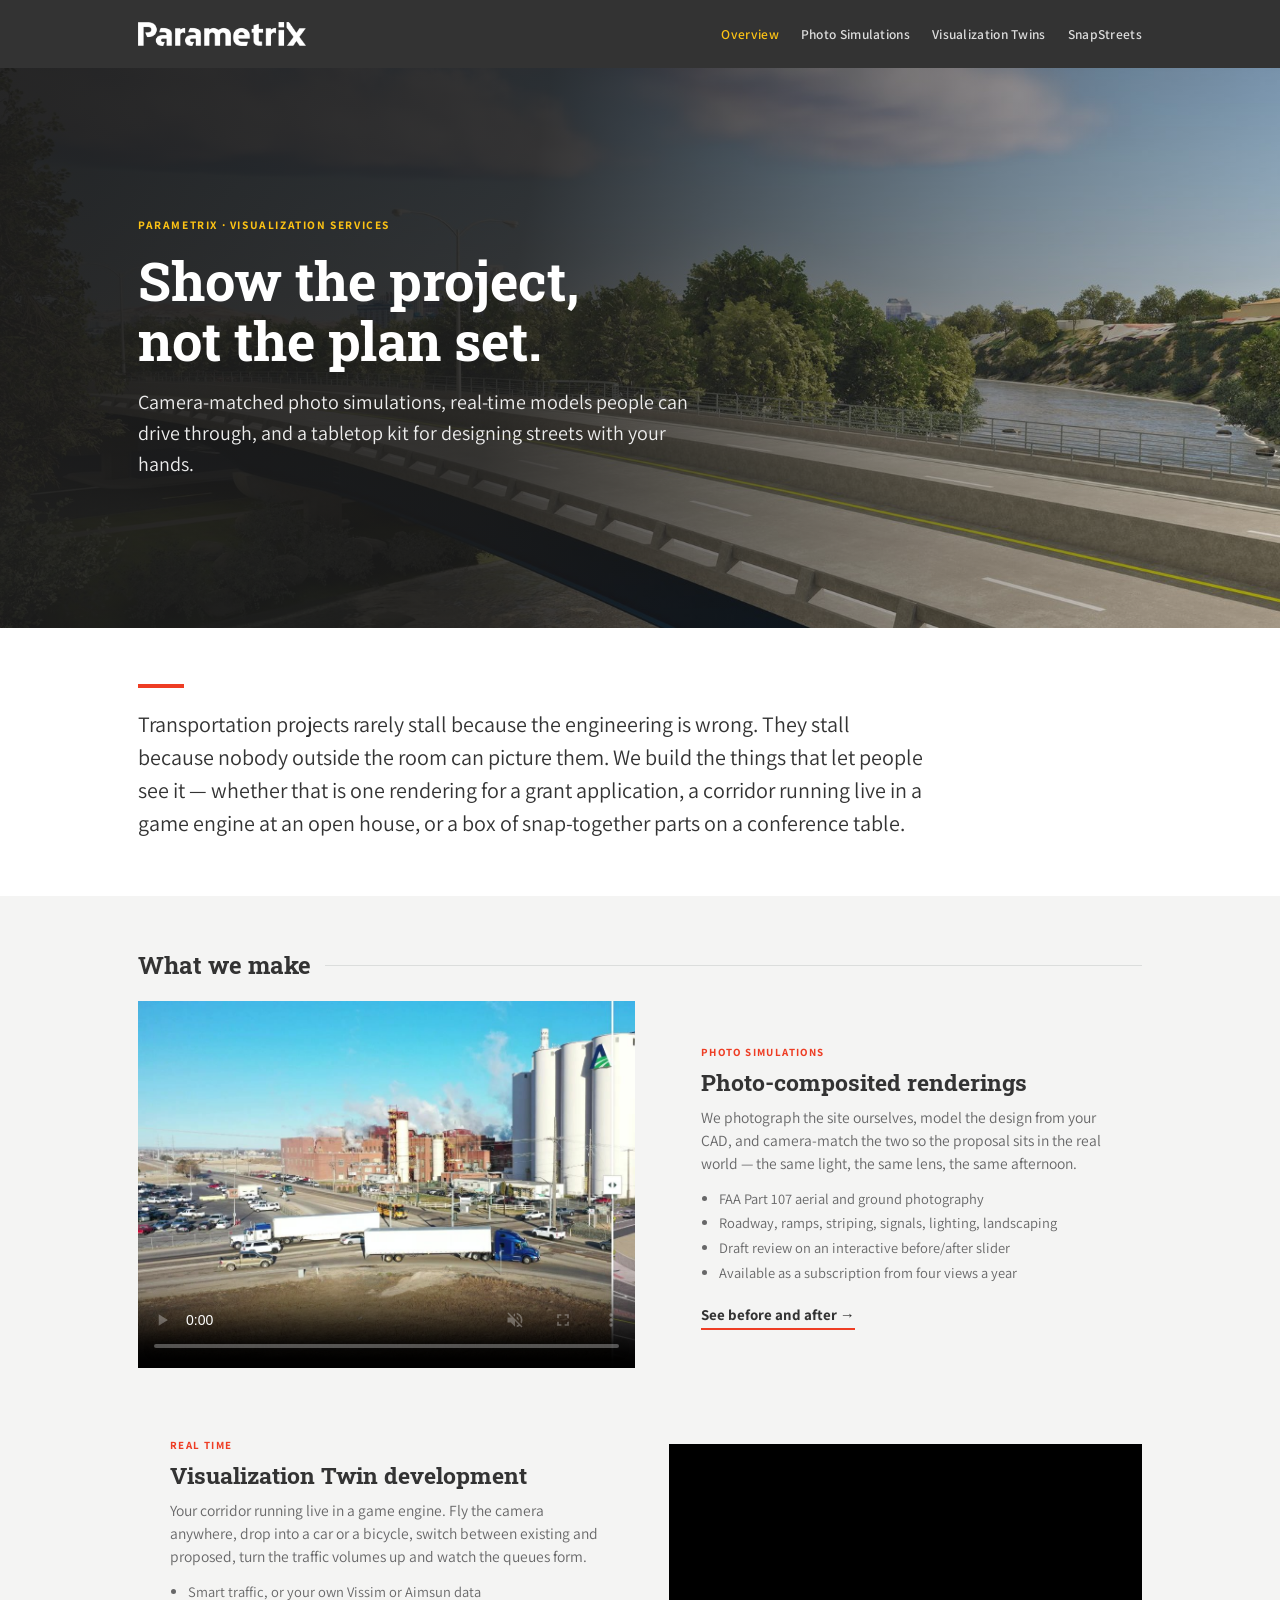
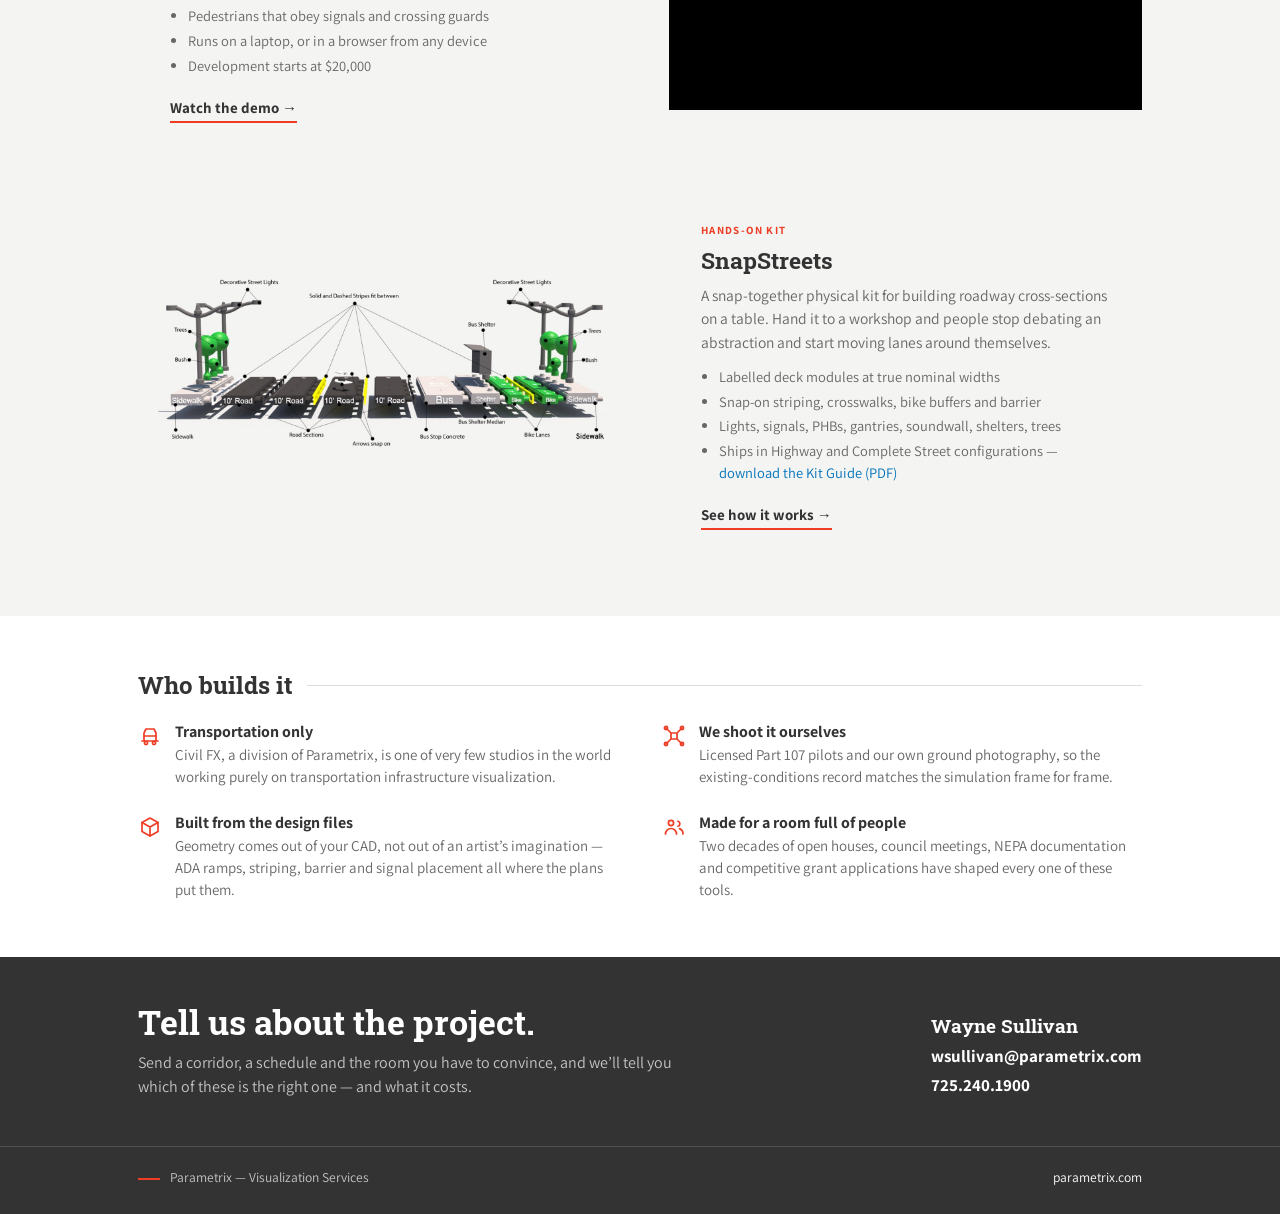
==== commit 4ef1fabd: "more snapstreets updates" ====
--- a/index.html
+++ b/index.html
@@ -93,7 +93,7 @@
         </div>
       </article>
 
-      <article class="card">
+      <article class="card" id="snapstreets">
         <div class="card-media diagram">
           <img src="assets/img/snapstreets.jpg" alt="Exploded view of the SnapStreets kit showing labelled sidewalk, road, bus, shelter and bike lane modules">
         </div>
@@ -105,9 +105,9 @@
             <li>Labelled deck modules at true nominal widths</li>
             <li>Snap-on striping, crosswalks, bike buffers and barrier</li>
             <li>Lights, signals, PHBs, gantries, soundwall, shelters, trees</li>
-            <li>Ships in Highway and Complete Street configurations</li>
+            <li>Ships in Highway and Complete Street configurations &mdash; <a href="assets/docs/SnapStreets-Kit-Guide.pdf" target="_blank" rel="noopener">download the Kit Guide (PDF)</a></li>
           </ul>
-          <a class="card-cta" href="#snapstreets">See how it works &rarr;</a>
+          <a class="card-cta" href="https://youtu.be/HBAo1fZbss8" target="_blank" rel="noopener">See how it works &rarr;</a>
         </div>
       </article>
 
@@ -116,60 +116,7 @@
 </section>
 
 
-<section id="snapstreets">
-  <div class="wrap">
-    <div class="eyebrow"><h2>SnapStreets</h2><div class="line"></div></div>
-
-    <div class="snap-top">
-      <div>
-        <h3 class="snap-h">See how it works</h3>
-        <div class="embed-frame">
-          <iframe src="https://www.youtube-nocookie.com/embed/HBAo1fZbss8?rel=0"
-                  title="SnapStreets demonstration — building roadway cross-sections from the kit"
-                  loading="lazy" referrerpolicy="strict-origin-when-cross-origin"
-                  allow="accelerometer; autoplay; clipboard-write; encrypted-media; gyroscope; picture-in-picture; web-share"
-                  allowfullscreen></iframe>
-        </div>
-        <p class="caption">Four cross-sections built from the same box &mdash; highway, cycle track, pedestrian safety and bus rapid transit.</p>
-      </div>
-
-      <aside class="panel">
-        <h3>Kit Guide</h3>
-        <p>Two sides: what every module is, how the pieces snap together, and worked examples of the four configurations. The same guide that ships in the box.</p>
-        <a class="btn" href="assets/docs/SnapStreets-Kit-Guide.pdf" target="_blank" rel="noopener">
-          <svg width="17" height="17" viewBox="0 0 24 24" fill="none" stroke="currentColor" stroke-width="2" stroke-linecap="round" stroke-linejoin="round" aria-hidden="true"><path d="M12 3v12"></path><path d="M7 11l5 5 5-5"></path><path d="M4 20h16"></path></svg>
-          Download the PDF
-        </a>
-        <p class="meta">PDF &middot; 2 pages &middot; 4.5&nbsp;MB</p>
-      </aside>
-    </div>
-
-    <form class="reqform" id="kitform" novalidate>
-      <h3>Request a kit</h3>
-      <p>Tell us which configuration you want and what you are using it for, and we&rsquo;ll come back to you on availability.</p>
-
-      <fieldset>
-        <legend>Which kit?</legend>
-        <div class="kits">
-          <label><input type="checkbox" name="kit" value="Highway kit"> Highway kit</label>
-          <label><input type="checkbox" name="kit" value="Complete Street kit"> Complete Street kit</label>
-        </div>
-      </fieldset>
-
-      <div class="fields">
-        <label class="field"><span>Name <i aria-hidden="true">*</i></span><input type="text" name="name" autocomplete="name" required></label>
-        <label class="field"><span>Organization</span><input type="text" name="org" autocomplete="organization"></label>
-        <label class="field"><span>Email <i aria-hidden="true">*</i></span><input type="email" name="email" autocomplete="email" required></label>
-        <label class="field wide"><span>Comments or requests</span><textarea name="comments" rows="4"></textarea></label>
-      </div>
-
-      <button type="submit">Request the kit</button>
-      <p class="formnote" id="kitformnote">Opens your email app with everything filled in, addressed to Wayne Sullivan &mdash; nothing is sent until you press send there.</p>
-    </form>
-  </div>
-</section>
-
-<section class="surface">
+<section>
   <div class="wrap">
     <div class="eyebrow"><h2>Who builds it</h2><div class="line"></div></div>
     <div class="grid2">
@@ -245,36 +192,6 @@
     }
   } catch (e) {}
 })();
-
-(function () {
-  var f = document.getElementById('kitform');
-  if (!f) return;
-  f.addEventListener('submit', function (e) {
-    e.preventDefault();
-    var d = new FormData(f);
-    var kits = d.getAll('kit');
-    var note = document.getElementById('kitformnote');
-    var name = (d.get('name') || '').trim();
-    var email = (d.get('email') || '').trim();
-    if (!name || !email) {
-      if (note) note.textContent = 'Please add your name and email so we can reply.';
-      (name ? f.querySelector('[name=email]') : f.querySelector('[name=name]')).focus();
-      return;
-    }
-    var subject = 'SnapStreets kit request' + (kits.length ? ' \u2014 ' + kits.join(' + ') : '');
-    var body = [
-      'Kit requested: ' + (kits.length ? kits.join(' + ') : '(not specified)'),
-      'Name: ' + name,
-      'Organization: ' + ((d.get('org') || '').trim() || '(not given)'),
-      'Email: ' + email,
-      '',
-      'Comments or requests:',
-      (d.get('comments') || '').trim() || '(none)'
-    ].join('\r\n');
-    window.location.href = 'mailto:wsullivan@parametrix.com?subject=' +
-      encodeURIComponent(subject) + '&body=' + encodeURIComponent(body);
-  });
-})();
 </script>
 
 </body>
--- a/assets/css/site.css
+++ b/assets/css/site.css
@@ -98,39 +98,6 @@
 .card-cta:hover { color: var(--red); text-decoration: none; }
 .card-note { margin-top: 16px; font-size: 14.5px; }
 
-/* snapstreets detail */
-.snap-top { display: grid; grid-template-columns: 1.4fr 1fr; gap: 32px; align-items: start; }
-.snap-h { font-size: 19px; margin-bottom: 12px; }
-.embed-frame { background: #000; }
-.embed-frame iframe { display: block; width: 100%; aspect-ratio: 16 / 9; border: 0; }
-.panel { background: var(--surface); border-top: 3px solid var(--red); padding: 22px 24px 26px; }
-.panel h3 { font-size: 19px; }
-.panel p { font-size: 14.5px; color: var(--ink-soft); line-height: 1.45; margin-top: 10px; }
-.panel .meta { font-size: 13px; margin-top: 12px; }
-.btn { display: inline-flex; align-items: center; gap: 9px; margin-top: 16px; padding: 11px 17px; background: var(--red); color: #fff; font-weight: 700; font-size: 14.5px; }
-.btn:hover { background: #cf3319; color: #fff; text-decoration: none; }
-.btn svg { flex: 0 0 auto; }
-
-.reqform { margin-top: 36px; background: var(--surface); border-top: 3px solid var(--red); padding: 26px 28px 30px; }
-.reqform h3 { font-size: 19px; }
-.reqform > p { font-size: 14.5px; color: var(--ink-soft); margin-top: 8px; line-height: 1.45; max-width: 620px; }
-.reqform fieldset { border: 0; margin: 20px 0 0; padding: 0; }
-.reqform legend { font-size: 13px; font-weight: 700; letter-spacing: 0.6px; text-transform: uppercase; color: var(--ink-soft); padding: 0; }
-.kits { display: flex; flex-wrap: wrap; gap: 10px 26px; margin-top: 10px; }
-.kits label { display: flex; align-items: center; gap: 9px; font-size: 15.5px; font-weight: 600; cursor: pointer; }
-.kits input { width: 19px; height: 19px; accent-color: var(--red); cursor: pointer; }
-.fields { display: grid; grid-template-columns: repeat(3, minmax(0, 1fr)); gap: 16px; margin-top: 22px; }
-.field { display: flex; flex-direction: column; gap: 5px; }
-.field.wide { grid-column: 1 / -1; }
-.field span { font-size: 13px; font-weight: 700; letter-spacing: 0.6px; text-transform: uppercase; color: var(--ink-soft); }
-.field span i { font-style: normal; color: var(--red); }
-.field input, .field textarea { font: inherit; font-size: 15.5px; color: var(--ink); background: var(--paper); border: 1px solid var(--rule); padding: 10px 12px; width: 100%; }
-.field textarea { resize: vertical; min-height: 96px; }
-.field input:focus, .field textarea:focus { outline: 2px solid var(--link); outline-offset: 1px; border-color: var(--link); }
-.reqform button { margin-top: 22px; padding: 12px 22px; background: var(--red); color: #fff; border: 0; font: inherit; font-size: 15.5px; font-weight: 700; cursor: pointer; }
-.reqform button:hover { background: #cf3319; }
-.formnote { font-size: 13.5px; color: var(--ink-soft); margin-top: 12px; line-height: 1.45; max-width: 620px; }
-
 /* video */
 .player { background: #000; }
 .player video { display: block; width: 100%; height: auto; }
@@ -232,7 +199,6 @@
   body { font-size: 16px; }
   section { padding: 40px 0; }
   .grid2, .shots, .split, .rules { grid-template-columns: 1fr; }
-  .snap-top, .fields { grid-template-columns: 1fr; }
   .card { grid-template-columns: 1fr; }
   .card:nth-child(even) .card-media { order: 0; }
   .card-media img { min-height: 190px; }
